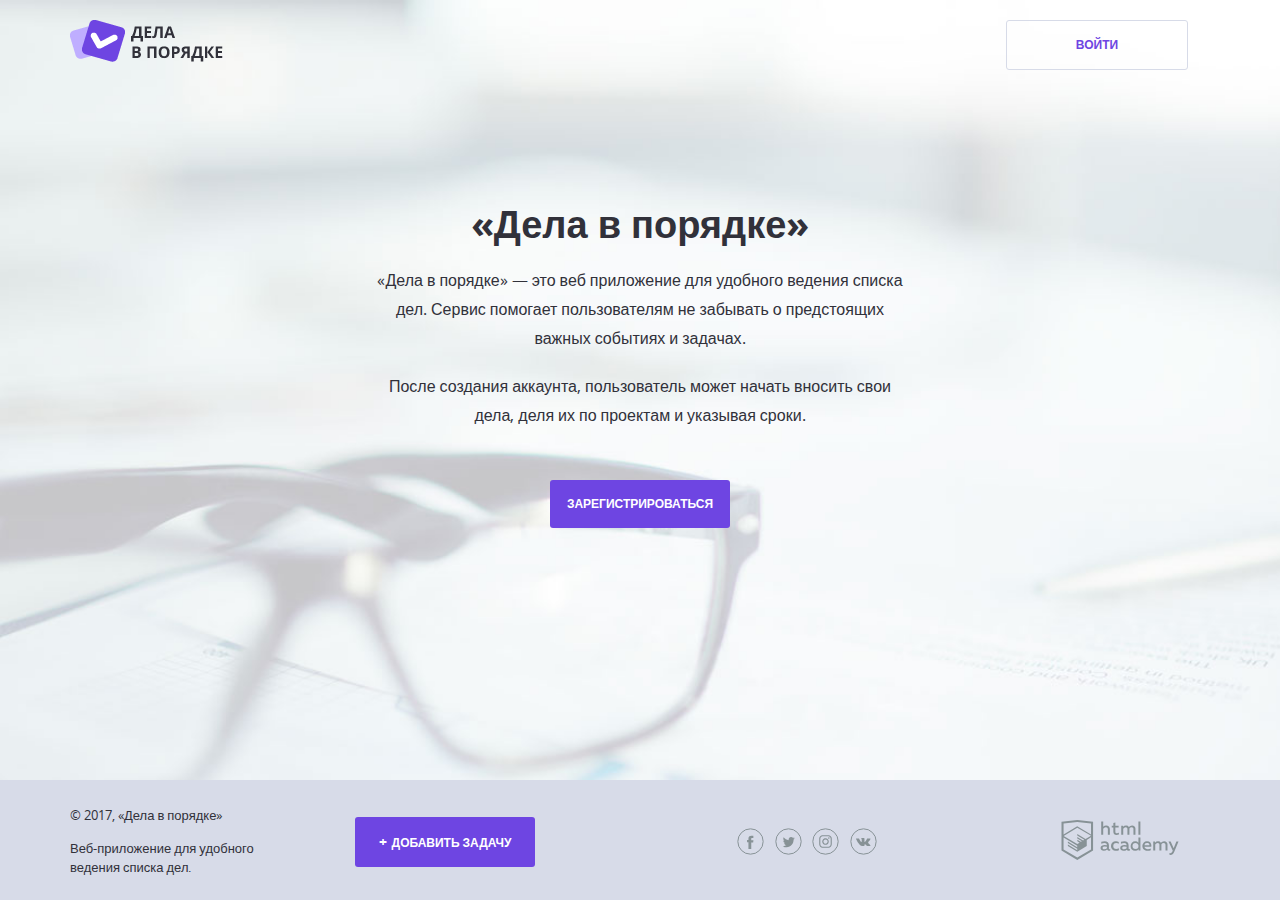
==== pages/guest.html @ a5c78412 ":cat:" ====
<!DOCTYPE html>
<html lang="en">

<head>
  <meta charset="UTF-8">
  <title>Document</title>
  <link rel="stylesheet" href="../css/normalize.css">
  <link rel="stylesheet" href="../css/style.css">
</head>

<body class="body-background"><!--class="overlay"-->
  <h1 class="visually-hidden">Дела в порядке</h1>

  <div class="page-wrapper">
    <div class="container">
      <header class="main-header">
        <a href="#">
          <img src="../img/logo.png" width="153" height="42" alt="Логитип Дела в порядке">
        </a>

        <div class="main-header__side">
          <a class="main-header__side-item button button--transparent" href="#">Войти</a>
        </div>
      </header>

      <div class="content">
        <section class="welcome">
          <h2 class="welcome__heading">«Дела в порядке»</h2>

          <div class="welcome__text">
            <p>«Дела в порядке» — это веб приложение для удобного ведения списка дел. Сервис помогает пользователям не забывать о предстоящих важных событиях и задачах.</p>

            <p>После создания аккаунта, пользователь может начать вносить свои дела, деля их по проектам и указывая сроки.</p>
          </div>

          <a class="welcome__button button" href="#">Зарегистрироваться</a>
        </section>
      </div>
    </div>
  </div>

  <footer class="main-footer">
    <div class="container">
      <div class="main-footer__copyright">
        <p>© 2017, «Дела в порядке»</p>

        <p>Веб-приложение для удобного ведения списка дел.</p>
      </div>

      <a class="main-footer__button button button--plus">Добавить задачу</a>

      <div class="main-footer__social social">
        <span class="visually-hidden">Мы в соцсетях:</span>
        <a class="social__link social__link--facebook" href="#">Facebook
          <svg width="27" height="27" viewBox="0 0 27 27" xmlns="http://www.w3.org/2000/svg"><circle stroke="#879296" fill="none" cx="13.5" cy="13.5" r="12.667"/><path fill="#879296" d="M14.26 20.983h-2.816v-6.626H10.04v-2.28h1.404v-1.364c0-1.862.79-2.922 3.04-2.922h1.87v2.28h-1.17c-.876 0-.972.322-.972.916v1.14h2.212l-.245 2.28h-1.92v6.625z"/></svg>
        </a><span class="visually-hidden">
        ,</span>
        <a class="social__link social__link--twitter" href="#">Twitter
          <svg width="27" height="27" viewBox="0 0 27 27" xmlns="http://www.w3.org/2000/svg"><circle stroke="#879296" fill="none" cx="13.5" cy="13.5" r="12.687"/><path fill="#879296" d="M18.38 10.572c.525-.336.913-.848 1.092-1.445-.485.305-1.02.52-1.58.635-.458-.525-1.12-.827-1.816-.83-1.388.063-2.473 1.226-2.44 2.615-.002.2.02.4.06.596-2.017-.144-3.87-1.16-5.076-2.78-.22.403-.335.856-.332 1.315-.01.865.403 1.68 1.104 2.188-.397-.016-.782-.13-1.123-.333-.03 1.207.78 2.272 1.95 2.567-.21.06-.43.09-.653.088-.155.015-.313.015-.47 0 .3 1.045 1.238 1.777 2.324 1.815-.864.724-1.956 1.12-3.083 1.122-.198.013-.397.013-.595 0 1.12.767 2.447 1.18 3.805 1.182 4.57 0 7.066-3.992 7.066-7.456v-.34c.49-.375.912-.835 1.24-1.357-.465.218-.963.36-1.473.42z"/></svg>
        </a><span class="visually-hidden">
        ,</span>
        <a class="social__link social__link--instagram" href="#">Instagram
          <svg width="27" height="27" viewBox="0 0 27 27" xmlns="http://www.w3.org/2000/svg"><circle stroke="#879296" fill="none" cx="13.5" cy="13.5" r="12.687"/><path fill="#879296" d="M13.5 8.3h2.567c.403.002.803.075 1.18.213.552.213.988.65 1.2 1.2.14.38.213.778.216 1.18v5.136c-.003.403-.076.803-.215 1.18-.213.552-.65.988-1.2 1.2-.378.14-.778.213-1.18.216h-5.135c-.403-.003-.802-.076-1.18-.215-.552-.214-.988-.65-1.2-1.2-.14-.38-.212-.78-.215-1.182V13.46v-2.566c.003-.403.076-.802.214-1.18.213-.552.65-.988 1.2-1.2.38-.14.778-.212 1.18-.215H13.5m0-1.143h-2.616c-.526.01-1.048.108-1.54.292-.853.33-1.527 1-1.856 1.854-.184.493-.283 1.014-.292 1.542v5.232c.01.526.108 1.048.292 1.54.33.853 1.003 1.527 1.855 1.856.493.184 1.015.283 1.54.293H16.117c.527-.01 1.048-.11 1.54-.293.854-.33 1.527-1.003 1.856-1.855.184-.493.283-1.015.293-1.54V13.46v-2.614c-.01-.528-.11-1.05-.293-1.542-.33-.853-1.002-1.525-1.855-1.855-.493-.185-1.014-.283-1.54-.293-.665.01-.89 0-2.617 0zm0 3.093c-2.51.007-4.07 2.73-2.808 4.898 1.26 2.17 4.398 2.16 5.645-.017.285-.495.434-1.058.433-1.63-.006-1.8-1.47-3.256-3.27-3.25zm0 5.378c-1.63-.007-2.64-1.777-1.82-3.185.823-1.41 2.86-1.4 3.67.017.18.316.276.675.278 1.04.006 1.177-.95 2.133-2.128 2.128zm4.118-5.524c0 .58-.626.94-1.127.65-.5-.29-.5-1.012 0-1.3.116-.067.245-.102.378-.102.418-.005.76.333.76.752z"/></svg>
        </a>
        <span class="visually-hidden">,</span>
        <a class="social__link social__link--vkontakte" href="#">Вконтакте
          <svg width="27" height="27" viewBox="0 0 27 27" xmlns="http://www.w3.org/2000/svg"><circle stroke="#879296" fill="none" cx="13.5" cy="13.5" r="12.666"/><path fill="#879296" d="M13.92 18.07c.142-.016.278-.074.39-.166.077-.107.118-.237.116-.37 0 0 0-1.13.516-1.296.517-.165 1.208 1.09 1.95 1.58.276.213.624.314.973.28h1.95s.973-.057.525-.837c-.38-.62-.865-1.17-1.432-1.626-1.208-1.1-1.043-.916.41-2.816.886-1.16 1.236-1.86 1.13-2.163-.108-.302-.76-.214-.76-.214h-2.164c-.092-.026-.19-.026-.282 0-.083.058-.15.135-.195.225-.224.57-.49 1.125-.8 1.656-.973 1.61-1.344 1.697-1.51 1.59-.37-.234-.272-.975-.272-1.433 0-1.56.243-2.202-.468-2.377-.32-.075-.647-.108-.974-.098-.604-.052-1.213.01-1.793.186-.243.116-.438.38-.32.4.245.018.474.13.642.31.152.303.225.638.214.975 0 0 .127 1.832-.302 2.056-.43.223-.692-.167-1.55-1.618-.29-.506-.547-1.03-.77-1.57-.038-.09-.098-.17-.174-.233-.1-.065-.214-.108-.332-.128H6.485s-.312 0-.42.137c-.106.135 0 .36 0 .36.87 2 2.022 3.868 3.42 5.543.923.996 2.21 1.573 3.567 1.598z"/></svg>
        </a>
      </div>

      <div class="main-footer__developed-by">
        <span class="visually-hidden">Разработано:</span>

        <a href="https://htmlacademy.ru/intensive/php">
          <img src="../img/htmlacademy.svg" alt="HTML Academy" width="118" height="40">
        </a>
      </div>
    </div>
  </footer>

  <div class="modal" hidden>
    <button class="modal__close" type="button" name="button">Закрыть</button>

    <h2 class="modal__heading">Вход на сайт</h2>

    <form class="form" class="" action="index.html" method="post">
      <div class="form__row">
        <label class="form__label" for="email">E-mail <sup>*</sup></label>

        <input class="form__input form__input--error" type="text" name="email" id="email" value="" placeholder="Введите e-mail">

        <p class="form__message">E-mail введён некорректно</p>
      </div>

      <div class="form__row">
        <label class="form__label" for="password">Пароль <sup>*</sup></label>

        <input class="form__input" type="password" name="password" id="password" value="" placeholder="Введите пароль">
      </div>

      <div class="form__row">
        <label class="checkbox">
          <input class="checkbox__input visually-hidden" type="checkbox" checked>
          <span class="checkbox__text">Запомнить меня</span>
        </label>
      </div>

      <div class="form__row form__row--controls">
        <input class="button" type="submit" name="" value="Войти">
      </div>
    </form>
  </div>
</body>
</html>
---- css/style.css ----
@font-face {
  font-weight: 400;
  font-family: "OpenSans";
  font-style: normal;
  src: url("../fonts/opensans-regular-webfont.woff2") format("woff2"), url("../fonts/opensans-regular-webfont.woff") format("woff");
}

@font-face {
  font-weight: 700;
  font-family: "OpenSans";
  font-style: normal;
  src: url("../fonts/opensans-bold-webfont.woff2") format("woff2"), url("../fonts/opensans-bold-webfont.woff") format("woff");
}

.visually-hidden {
  position: absolute;

  width: 1px;
  height: 1px;
  margin: -1px;
  padding: 0;
  overflow: hidden;

  border: 0;

  clip: rect(0, 0, 0, 0);
  clip-path: inset(100%);
}

html,
body {
  height: 100%;
}

.page-wrapper {
  min-height: 100%;
  margin-bottom: -120px;
}

.page-wrapper::after {
  content: "";

  display: block;
}

.main-footer,
.page-wrapper::after {
  height: 94px;
}

body {
  position: relative;

  min-width: 1180px;

  font-size: 16px;
  font-family: "OpenSans", sans-serif;
  color: #31313a;
}

a {
  text-decoration: none;
}

a:hover,
a:focus {
  text-decoration: underline;
}

.body-background {
  background: #ffffff url("../img/background.jpg") no-repeat 0 0;
  background-size: cover;
}

.container {
  width: 1140px;
  margin: 0 auto;
  padding: 0 20px;
}

.hidden {
  display: none;
}

.container--with-sidebar {
  position: relative;
}

.container--with-sidebar::after {
  content: "";
  position: absolute;
  top: 0;
  left: calc(-50vw + 280px);
  z-index: -1;

  width: 50vw;
  height: 100vh;

  background-color: #f9fafc;
}

.button {
  display: inline-block;
  width: 180px;
  padding: 17px 0;

  font-weight: 700;
  font-size: 12px;
  text-align: center;
  color: #ffffff;
  text-transform: uppercase;
  text-decoration: none;

  background-color: #6e45e2;
  border: 0;
  border-radius: 3px;
}

.button--plus::before {
  content: "+";

  margin-right: 5px;

  font-size: 14px;
}

.button:hover,
.button:focus {
  text-decoration: none;

  background-color: #7e55f2;
}

.button:active {
  background-color: #502bbb;
}

.button--transparent {
  color: #6e45e2;

  border: 1px solid #d7dbe8;
}

.button--transparent:hover,
.button--transparent:focus {
  color: #7e55f2;
}

.button--transparent:active {
  color: #502bbb;
}

.button--transparent,
.button--transparent:hover,
.button--transparent:focus,
.button--transparent:active {
  background-color: transparent;
}

.overlay::after {
  content: "";
  position: fixed;
  top: 0;
  left: 0;
  z-index: 2;

  display: block;
  width: 100%;
  height: 100%;

  background-color: rgba(0, 0, 0, 0.75);
}

.modal {
  position: fixed;
  top: 50%;
  left: 50%;
  z-index: 3;

  width: 445px;
  min-height: 200px;
  padding: 25px 30px;

  background-color: #ffffff;
  transform: translate(-50%, -50%);
}

.modal__close {
  position: absolute;
  top: 12px;
  right: 12px;

  width: 30px;
  height: 30px;
  padding: 0;

  font-size: 0;

  background: transparent url("../img/icon-close.svg") no-repeat 50% 50%;
  border: 0;
}

.main-header {
  display: flex;
  justify-content: space-between;
  padding: 20px 0 26px;
}

.modal__heading {
  margin: 0;
  margin-bottom: 20px;
}

.main-header__side {
  display: flex;
  align-items: center;
  margin-right: 22px;
}

.main-header__side-item {
  margin-left: 30px;
}

.user-menu {
  display: flex;
  align-items: center;
}

.user-menu__image {
  flex-shrink: 1;
  margin-top: 6px;
  margin-right: 10px;
}

.user-menu__image img {
  border-radius: 50%;
}

.user-menu__data p {
  margin: 3px 0 2px;
}

.user-menu__data a {
  font-size: 13px;
  color: #9fa4af;
}

.user-menu__data a:active {
  color: #848a98;
}

.content {
  display: flex;
}

.content__side {
  width: 260px;
}

.content__side-heading {
  margin: 0;
  margin-bottom: 15px;
}

.content__side-button {
  width: 225px;
}

.content__side-info {
  margin-top: 5px;
  margin-bottom: 30px;

  font-size: 13px;
  line-height: 1.5;
}

.main-navigation {
  margin-bottom: 18px;
}

.main-navigation__list {
  margin: 0 0 0 -8px;
  padding: 0;

  list-style: none;
}

.main-navigation__list-item {
  display: flex;
  align-items: center;

  font-size: 14px;
  color: #9fa4af;
  text-transform: uppercase;
}

.main-navigation__list-item--active {
  color: #31313a;

  background-color: #f0f1f5;
  border-left: 2px solid #6e45e2;
}

.main-navigation__list-item-link {
  flex-grow: 1;
  padding: 14px 8px;

  font-weight: bold;
  color: inherit;
  text-decoration: none;
  letter-spacing: 0.05em;
}

.main-navigation__list-item-link:hover,
.main-navigation__list-item-link:focus {
  text-decoration: none;
}

.main-navigation__list-item-count {
  display: inline-block;
  min-width: 19px;
  min-height: 19px;
  margin-right: 33px;
  padding: 2px;

  font-size: 13px;
  line-height: 18px;
  text-align: center;

  background-color: #e8e9ee;
}

.content__main {
  flex-grow: 1;
  padding: 0 30px 0 27px;
}

.content__main-heading {
  margin: 0;
  margin-bottom: 25px;
}

.search-form {
  position: relative;

  margin-bottom: 23px;
}

.search-form__input {
  box-sizing: border-box;
  width: 100%;
  padding: 15px;

  border: 1px solid #d7dbe8;
  border-radius: 3px;
}

.search-form__submit {
  position: absolute;
  top: 11px;
  right: 8px;

  width: 30px;
  height: 30px;

  font-size: 0;

  background: transparent url("../img/search.png") no-repeat 50% 50%;
  border: 0;
}

.tasks-controls {
  display: flex;
  justify-content: space-between;
  align-items: center;
  margin-bottom: 19px;

  font-size: 13px;
}

.tasks-controls .checkbox .checkbox__text {
  padding-top: 3px;
  padding-bottom: 3px;
}

.radio-button-group {
  display: inline-flex;
  flex-wrap: nowrap;

  font-size: 13px;
}

.radio-button-group .radio-button:first-child .radio-button__text {
  border-top-left-radius: 3px;
  border-bottom-left-radius: 3px;
}

.radio-button-group .radio-button:last-child .radio-button__text {
  border-top-right-radius: 3px;
  border-bottom-right-radius: 3px;
}

.radio-button {
  display: flex;
}

.radio-button__input:checked + .radio-button__text {
  z-index: 1;

  color: #31313a;

  background-color: #d7dbe8;
  border-color: #d7dbe8;
}

.radio-button__text {
  position: relative;

  margin: -1px 0 0 -1px;
  padding: 9px 19px;

  line-height: 1.4;
  color: #9fa4af;
  white-space: nowrap;

  background-color: #ffffff;
  border: 1px solid #d7dbe8;
}

.radio-button__text:hover,
.radio-button__text:focus {
  z-index: 1;

  color: #31313a;
}

.checkbox {
  position: relative;

  display: inline-block;

  vertical-align: top;

  border: 1px solid transparent;
}

.checkbox__input:checked + .checkbox__text::before {
  border: 1px solid #d7dbe8;
}

.checkbox__input:checked + .checkbox__text::after {
  display: block;
}

.checkbox__text {
  position: relative;

  display: block;
  padding: 1px 0 1px 28px;
}

.checkbox__text::before {
  content: "";
  position: absolute;
  top: 0;
  left: 0;

  width: 18px;
  height: 18px;

  border: 1px solid #d7dbe8;
  border-radius: 3px;
}

.checkbox__text::after {
  content: "";
  position: absolute;
  top: 5px;
  left: 5px;

  display: none;
  width: 10px;
  height: 5px;

  border-bottom: 1px solid #7f5be5;
  border-left: 1px solid #7f5be5;
  transform: rotate(-50deg);
}

.checkbox__text:hover::before,
.checkbox__text:focus::before,
.checkbox__input:checked + .checkbox__text:hover::before,
.checkbox__input:checked + .checkbox__text:focus::before {
  border: 1px solid #6e45e2;
}

.radio-button__input:focus + .radio-button__text,
.checkbox__input:focus + .checkbox__text {
  outline: thin dotted;
  outline: 5px auto -webkit-focus-ring-color;
}

.tasks {
  width: 100%;

  border-collapse: collapse;
}

.tasks__item:first-child td {
  border-top: 1px solid #d7dbe8;
}

.tasks__item td {
  padding: 20px 0;

  border-bottom: 1px solid #d7dbe8;
}

.task__checkbox .checkbox__input + .checkbox__text {
  font-weight: bold;
}

.task--completed .checkbox__input + .checkbox__text {
  font-weight: normal;
  text-decoration: line-through;
}

.task--completed .task__select .checkbox__text {
  color: rgba(49, 49, 58, 0.2);
}

.task--completed .task__file,
.task--completed .task__date {
  opacity: 0.2;
}

.task--important .task__date {
  color: #d82727;
}

.task--important .task__select .task__checkbox::before {
  content: "";
  position: absolute;
  top: 3px;
  left: 30px;

  width: 13px;
  height: 14px;

  background: url("../img/fire.png") no-repeat 0 0;
}

.task--important .task__select .checkbox__text {
  padding-left: 50px;
}

.task__select {
  position: relative;

  width: 476px;
}

.task__file {
  width: 190px;
}

.task__date {
  width: 80px;
}

.task__controls {
  position: relative;

  width: 75px;

  text-align: right;
}

.download-link {
  position: relative;

  padding-left: 18px;

  font-size: 13px;
  color: #9172e9;
  text-decoration: none;
}

.download-link:active {
  color: #502bbb;
}

.download-link::before {
  content: "";
  position: absolute;
  top: 1px;
  left: 0;

  width: 14px;
  height: 16px;

  background: url("../img/download-link.png") no-repeat;
}

.expand-control {
  display: inline-block;
  width: 29px;
  height: 29px;

  font-size: 0;

  background-color: transparent;
  border: 1px solid #d7dbe8;
  border-radius: 3px;
}

.expand-control::before {
  content: "…";

  font-size: 16px;
}

.expand-list {
  position: absolute;
  right: 0;
  z-index: 1;

  margin: 0;
  padding: 10px;

  list-style: none;
  font-size: 13px;
  text-align: left;
  color: #9fa4af;

  background-color: #ffffff;
  box-shadow: 0 0 15px 0 rgb(224, 224, 231);
}

.expand-list__item a {
  display: block;
  padding: 5px 10px;

  color: inherit;
  text-decoration: none;
}

.main-footer {
  padding: 13px 0;

  background-color: #d7dbe8;
}

.main-footer .container {
  display: flex;
  align-items: center;
}

.main-footer__copyright {
  width: 215px;
  margin-right: 70px;

  font-size: 13px;
  line-height: 1.5;
}

.main-footer__button {
  margin-right: 202px;
}

.main-footer__social {
  width: 140px;
  margin-right: 184px;
}

.social {
  display: flex;
  flex-wrap: wrap;
  justify-content: space-between;
}

.social__link {
  width: 27px;
  height: 27px;

  font-size: 0;
}

.social__link:hover path {
  fill: #7e55f2;
}

.social__link:active path {
  fill: #502bbb;
}

.social__link:hover circle {
  stroke: #7e55f2;
}

.social__link:active circle {
  stroke: #502bbb;
}

.form {
  max-width: 445px;
}

.form__row {
  margin-bottom: 25px;
}

.form__label {
  display: inline-block;
  margin-bottom: 7px;

  font-size: 13px;
}

.form__input {
  box-sizing: border-box;
  width: 100%;
  padding: 15px 20px;

  border: 1px solid #d7dbe8;
  border-radius: 3px;

  -webkit-appearance: none;
  -moz-appearance: none;
  appearance: none;
}

.form__input--error {
  background: transparent url("../img/icon-error.png") no-repeat right 10px top 50%;
  border-color: #f84646;
}

.form__input--select {
  background: #ffffff url("../img/dropdown.svg") right 20px top 50% no-repeat;
}

.form__input--date {
  background: #ffffff url("../img/icon-calendar.png") right 17px top 50% no-repeat;
}

.form__row--controls {
  margin-top: 60px;
  margin-bottom: 0;
}

.form__message {
  margin: 0;
  margin-top: 2px;

  font-size: 11px;
  color: #f84646;
}

.error-massage {
  color: #f84646;
}

.welcome {
  width: 540px;
  margin: 75px auto 0;

  text-align: center;
}

.welcome__heading {
  margin-bottom: 20px;

  font-size: 38px;
}

.welcome__text {
  margin-bottom: 50px;

  font-size: 16px;
  line-height: 1.8;
}

.welcome__text p {
  margin: 20px 0;
}
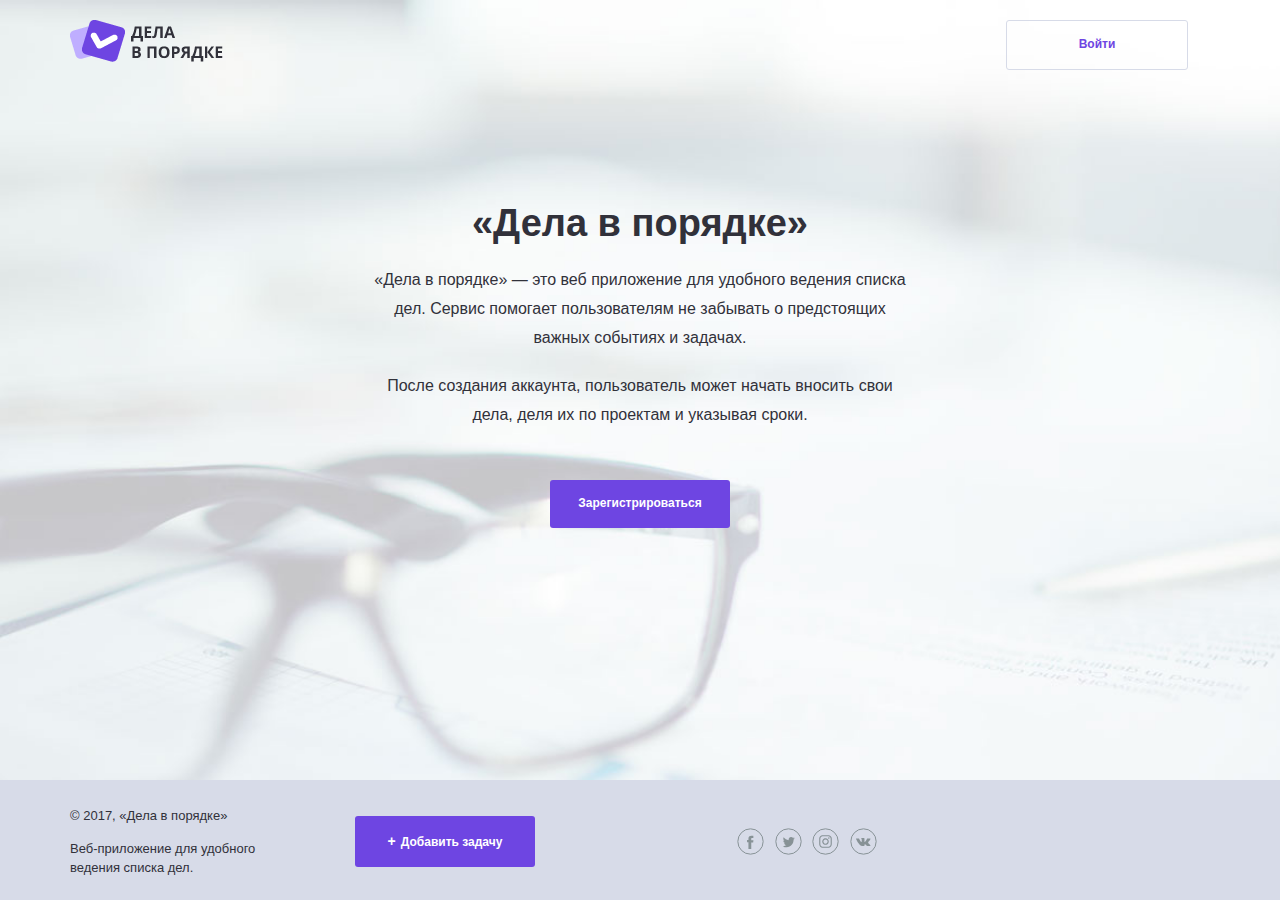
==== commit 1f9e675b: "Получение данных из формы:фикс 5" ====
--- a/pages/guest.html
+++ b/pages/guest.html
@@ -83,32 +83,32 @@
 
     <h2 class="modal__heading">Вход на сайт</h2>
 
-    <form class="form" class="" action="index.html" method="post">
-      <div class="form__row">
-        <label class="form__label" for="email">E-mail <sup>*</sup></label>
+    <modal class="modal" class="" action="index.html" method="post">
+      <div class="modal__row">
+        <label class="modal__label" for="email">E-mail <sup>*</sup></label>
 
-        <input class="form__input form__input--error" type="text" name="email" id="email" value="" placeholder="Введите e-mail">
+        <input class="modal__input modal__input--error" type="text" name="email" id="email" value="" placeholder="Введите e-mail">
 
-        <p class="form__message">E-mail введён некорректно</p>
+        <p class="modal__message">E-mail введён некорректно</p>
       </div>
 
-      <div class="form__row">
-        <label class="form__label" for="password">Пароль <sup>*</sup></label>
+      <div class="modal__row">
+        <label class="modal__label" for="password">Пароль <sup>*</sup></label>
 
-        <input class="form__input" type="password" name="password" id="password" value="" placeholder="Введите пароль">
+        <input class="modal__input" type="password" name="password" id="password" value="" placeholder="Введите пароль">
       </div>
 
-      <div class="form__row">
+      <div class="modal__row">
         <label class="checkbox">
           <input class="checkbox__input visually-hidden" type="checkbox" checked>
           <span class="checkbox__text">Запомнить меня</span>
         </label>
       </div>
 
-      <div class="form__row form__row--controls">
+      <div class="modal__row modal__row--controls">
         <input class="button" type="submit" name="" value="Войти">
       </div>
-    </form>
+    </modal>
   </div>
 </body>
 </html>
--- a/css/style.css
+++ b/css/style.css
@@ -2,14 +2,14 @@
   font-weight: 400;
   font-family: "OpenSans";
   font-style: normal;
-  src: url("../fonts/opensans-regular-webfont.woff2") format("woff2"), url("../fonts/opensans-regular-webfont.woff") format("woff");
+  src: url("../fonts/opensans-regular-webfont.woff2") modalat("woff2"), url("../fonts/opensans-regular-webfont.woff") modalat("woff");
 }
 
 @font-face {
   font-weight: 700;
   font-family: "OpenSans";
   font-style: normal;
-  src: url("../fonts/opensans-bold-webfont.woff2") format("woff2"), url("../fonts/opensans-bold-webfont.woff") format("woff");
+  src: url("../fonts/opensans-bold-webfont.woff2") modalat("woff2"), url("../fonts/opensans-bold-webfont.woff") modalat("woff");
 }
 
 .visually-hidden {
@@ -108,7 +108,7 @@
   font-size: 12px;
   text-align: center;
   color: #ffffff;
-  text-transform: uppercase;
+  text-transmodal: uppercase;
   text-decoration: none;
 
   background-color: #6e45e2;
@@ -182,7 +182,7 @@
   padding: 25px 30px;
 
   background-color: #ffffff;
-  transform: translate(-50%, -50%);
+  transmodal: translate(-50%, -50%);
 }
 
 .modal__close {
@@ -291,7 +291,7 @@
 
   font-size: 14px;
   color: #9fa4af;
-  text-transform: uppercase;
+  text-transmodal: uppercase;
 }
 
 .main-navigation__list-item--active {
@@ -340,13 +340,13 @@
   margin-bottom: 25px;
 }
 
-.search-form {
+.search-modal {
   position: relative;
 
   margin-bottom: 23px;
 }
 
-.search-form__input {
+.search-modal__input {
   box-sizing: border-box;
   width: 100%;
   padding: 15px;
@@ -355,7 +355,7 @@
   border-radius: 3px;
 }
 
-.search-form__submit {
+.search-modal__submit {
   position: absolute;
   top: 11px;
   right: 8px;
@@ -484,7 +484,7 @@
 
   border-bottom: 1px solid #7f5be5;
   border-left: 1px solid #7f5be5;
-  transform: rotate(-50deg);
+  transmodal: rotate(-50deg);
 }
 
 .checkbox__text:hover::before,
@@ -702,22 +702,22 @@
   stroke: #502bbb;
 }
 
-.form {
+.modal {
   max-width: 445px;
 }
 
-.form__row {
+.modal__row {
   margin-bottom: 25px;
 }
 
-.form__label {
+.modal__label {
   display: inline-block;
   margin-bottom: 7px;
 
   font-size: 13px;
 }
 
-.form__input {
+.modal__input {
   box-sizing: border-box;
   width: 100%;
   padding: 15px 20px;
@@ -730,25 +730,25 @@
   appearance: none;
 }
 
-.form__input--error {
+.modal__input--error {
   background: transparent url("../img/icon-error.png") no-repeat right 10px top 50%;
   border-color: #f84646;
 }
 
-.form__input--select {
+.modal__input--select {
   background: #ffffff url("../img/dropdown.svg") right 20px top 50% no-repeat;
 }
 
-.form__input--date {
+.modal__input--date {
   background: #ffffff url("../img/icon-calendar.png") right 17px top 50% no-repeat;
 }
 
-.form__row--controls {
+.modal__row--controls {
   margin-top: 60px;
   margin-bottom: 0;
 }
 
-.form__message {
+.modal__message {
   margin: 0;
   margin-top: 2px;
 
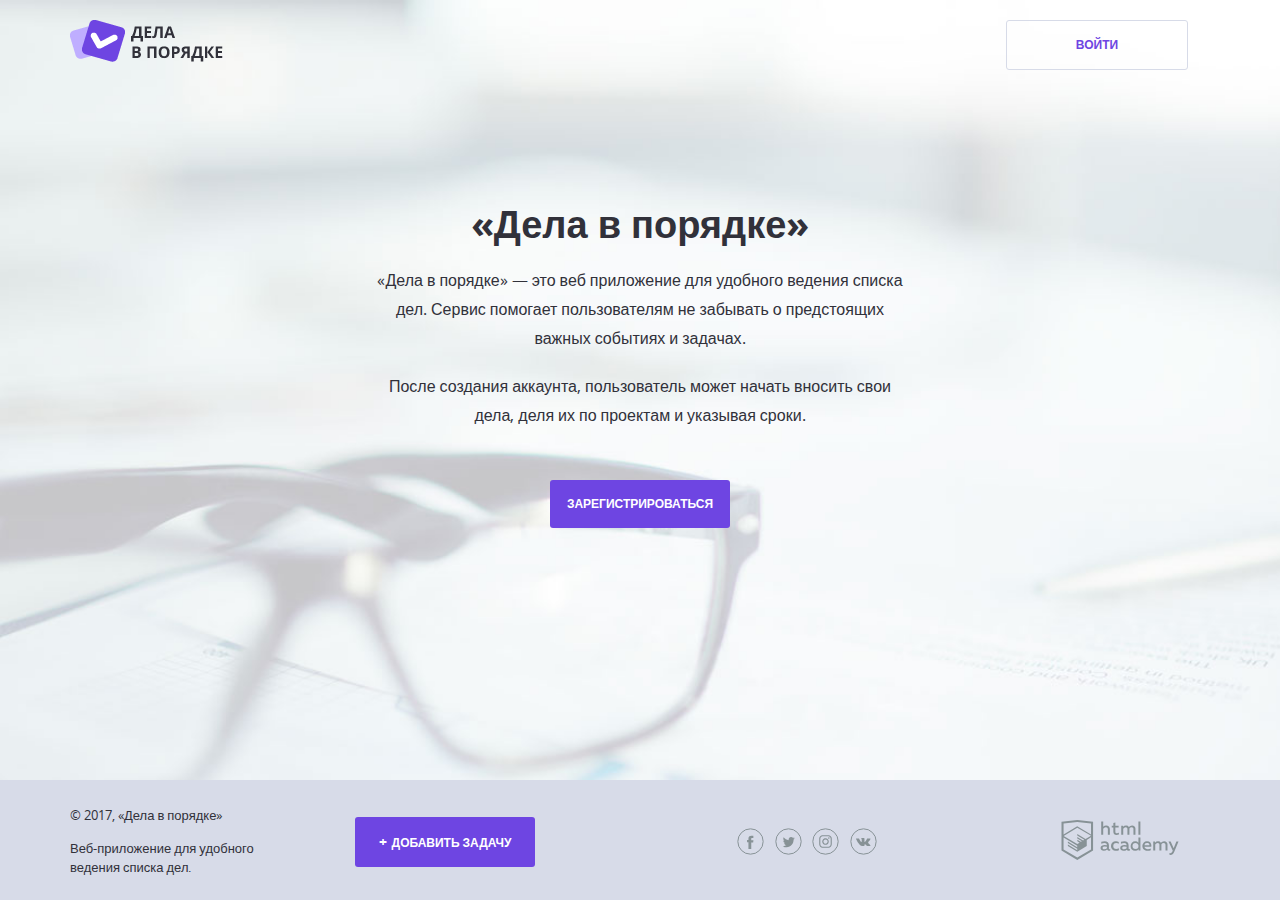
==== commit 70bc84d2: "Получение данных из формы:фикс 8" ====
--- a/pages/guest.html
+++ b/pages/guest.html
@@ -83,32 +83,32 @@
 
     <h2 class="modal__heading">Вход на сайт</h2>
 
-    <modal class="modal" class="" action="index.html" method="post">
-      <div class="modal__row">
-        <label class="modal__label" for="email">E-mail <sup>*</sup></label>
+    <form class="form" class="" action="index.html" method="post">
+      <div class="form__row">
+        <label class="form__label" for="email">E-mail <sup>*</sup></label>
 
-        <input class="modal__input modal__input--error" type="text" name="email" id="email" value="" placeholder="Введите e-mail">
+        <input class="form__input form__input--error" type="text" name="email" id="email" value="" placeholder="Введите e-mail">
 
-        <p class="modal__message">E-mail введён некорректно</p>
+        <p class="form__message">E-mail введён некорректно</p>
       </div>
 
-      <div class="modal__row">
-        <label class="modal__label" for="password">Пароль <sup>*</sup></label>
+      <div class="form__row">
+        <label class="form__label" for="password">Пароль <sup>*</sup></label>
 
-        <input class="modal__input" type="password" name="password" id="password" value="" placeholder="Введите пароль">
+        <input class="form__input" type="password" name="password" id="password" value="" placeholder="Введите пароль">
       </div>
 
-      <div class="modal__row">
+      <div class="form__row">
         <label class="checkbox">
           <input class="checkbox__input visually-hidden" type="checkbox" checked>
           <span class="checkbox__text">Запомнить меня</span>
         </label>
       </div>
 
-      <div class="modal__row modal__row--controls">
+      <div class="form__row form__row--controls">
         <input class="button" type="submit" name="" value="Войти">
       </div>
-    </modal>
+    </form>
   </div>
 </body>
 </html>
--- a/css/style.css
+++ b/css/style.css
@@ -2,14 +2,14 @@
   font-weight: 400;
   font-family: "OpenSans";
   font-style: normal;
-  src: url("../fonts/opensans-regular-webfont.woff2") modalat("woff2"), url("../fonts/opensans-regular-webfont.woff") modalat("woff");
+  src: url("../fonts/opensans-regular-webfont.woff2") format("woff2"), url("../fonts/opensans-regular-webfont.woff") format("woff");
 }
 
 @font-face {
   font-weight: 700;
   font-family: "OpenSans";
   font-style: normal;
-  src: url("../fonts/opensans-bold-webfont.woff2") modalat("woff2"), url("../fonts/opensans-bold-webfont.woff") modalat("woff");
+  src: url("../fonts/opensans-bold-webfont.woff2") format("woff2"), url("../fonts/opensans-bold-webfont.woff") format("woff");
 }
 
 .visually-hidden {
@@ -108,7 +108,7 @@
   font-size: 12px;
   text-align: center;
   color: #ffffff;
-  text-transmodal: uppercase;
+  text-transform: uppercase;
   text-decoration: none;
 
   background-color: #6e45e2;
@@ -182,7 +182,7 @@
   padding: 25px 30px;
 
   background-color: #ffffff;
-  transmodal: translate(-50%, -50%);
+  transform: translate(-50%, -50%);
 }
 
 .modal__close {
@@ -291,7 +291,7 @@
 
   font-size: 14px;
   color: #9fa4af;
-  text-transmodal: uppercase;
+  text-transform: uppercase;
 }
 
 .main-navigation__list-item--active {
@@ -340,13 +340,13 @@
   margin-bottom: 25px;
 }
 
-.search-modal {
+.search-form {
   position: relative;
 
   margin-bottom: 23px;
 }
 
-.search-modal__input {
+.search-form__input {
   box-sizing: border-box;
   width: 100%;
   padding: 15px;
@@ -355,7 +355,7 @@
   border-radius: 3px;
 }
 
-.search-modal__submit {
+.search-form__submit {
   position: absolute;
   top: 11px;
   right: 8px;
@@ -484,7 +484,7 @@
 
   border-bottom: 1px solid #7f5be5;
   border-left: 1px solid #7f5be5;
-  transmodal: rotate(-50deg);
+  transform: rotate(-50deg);
 }
 
 .checkbox__text:hover::before,
@@ -702,22 +702,22 @@
   stroke: #502bbb;
 }
 
-.modal {
+.form {
   max-width: 445px;
 }
 
-.modal__row {
+.form__row {
   margin-bottom: 25px;
 }
 
-.modal__label {
+.form__label {
   display: inline-block;
   margin-bottom: 7px;
 
   font-size: 13px;
 }
 
-.modal__input {
+.form__input {
   box-sizing: border-box;
   width: 100%;
   padding: 15px 20px;
@@ -730,25 +730,25 @@
   appearance: none;
 }
 
-.modal__input--error {
+.form__input--error {
   background: transparent url("../img/icon-error.png") no-repeat right 10px top 50%;
   border-color: #f84646;
 }
 
-.modal__input--select {
+.form__input--select {
   background: #ffffff url("../img/dropdown.svg") right 20px top 50% no-repeat;
 }
 
-.modal__input--date {
+.form__input--date {
   background: #ffffff url("../img/icon-calendar.png") right 17px top 50% no-repeat;
 }
 
-.modal__row--controls {
+.form__row--controls {
   margin-top: 60px;
   margin-bottom: 0;
 }
 
-.modal__message {
+.form__message {
   margin: 0;
   margin-top: 2px;
 
